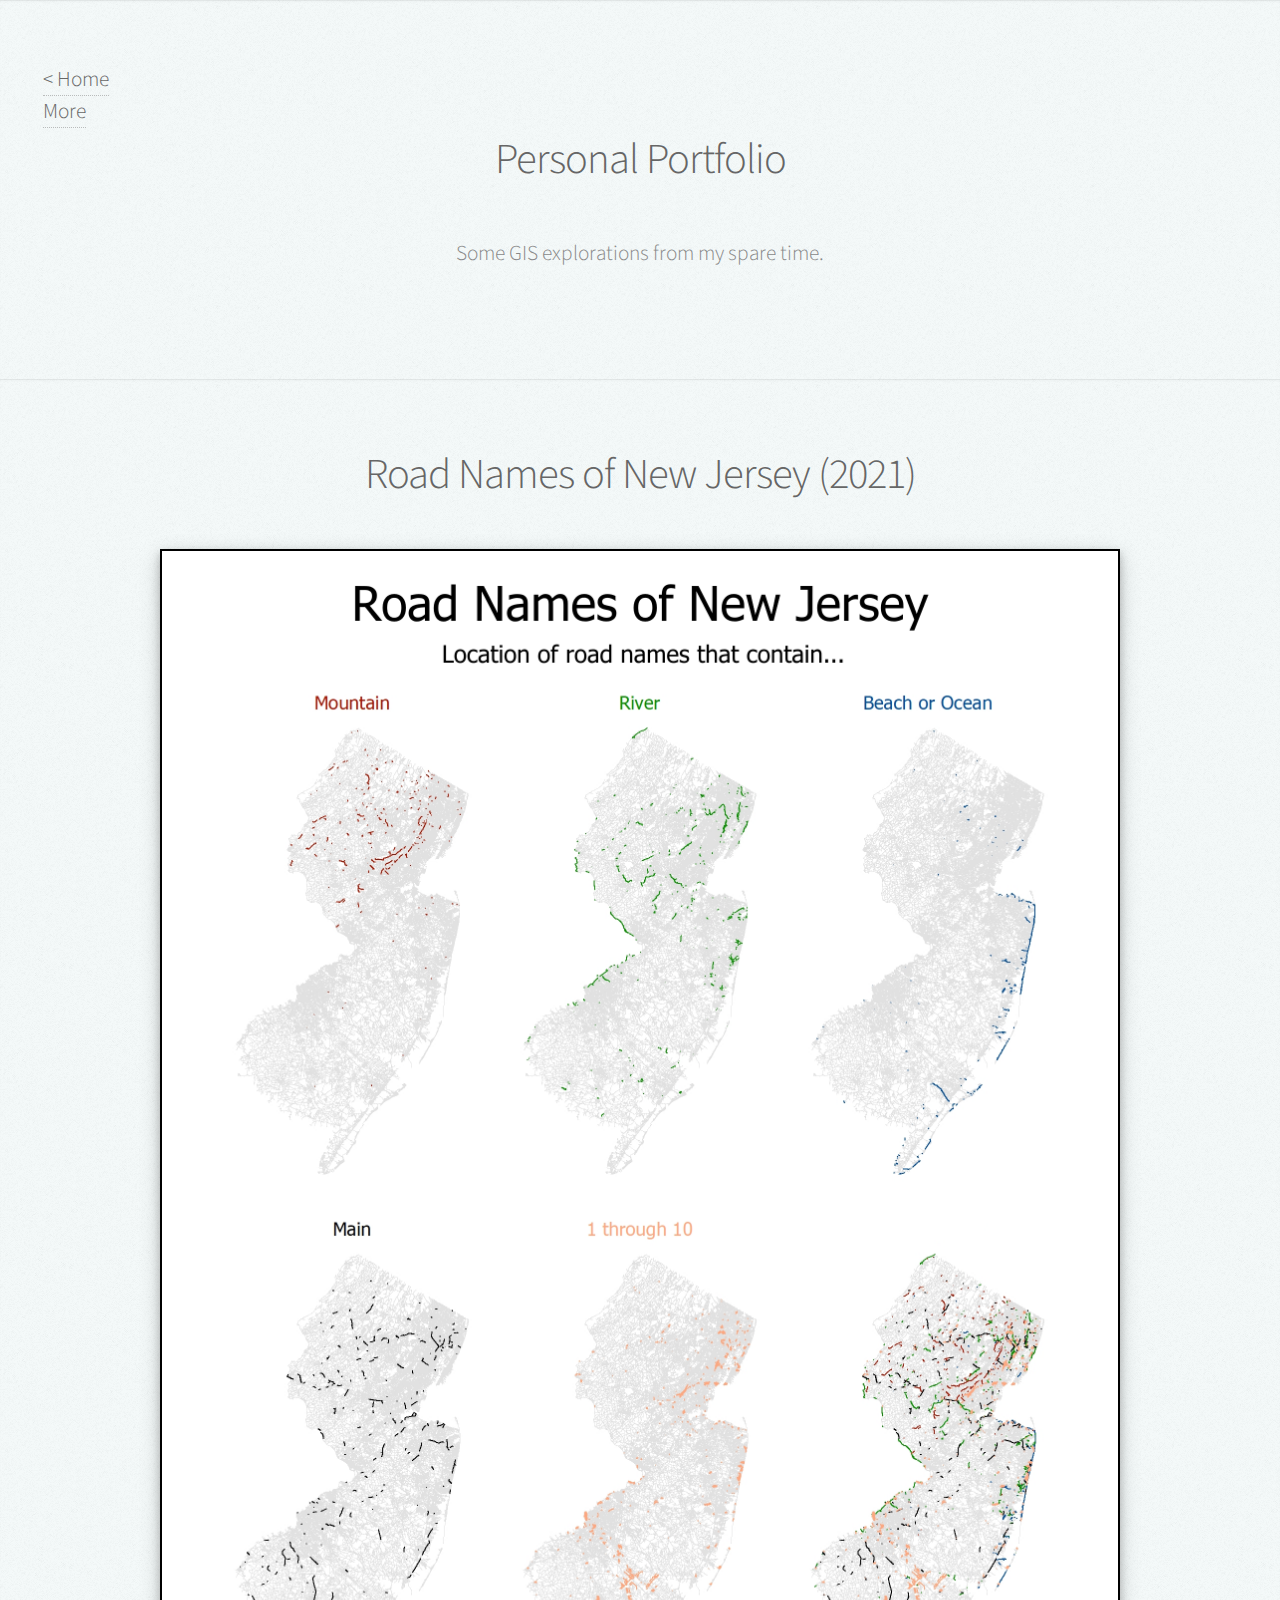
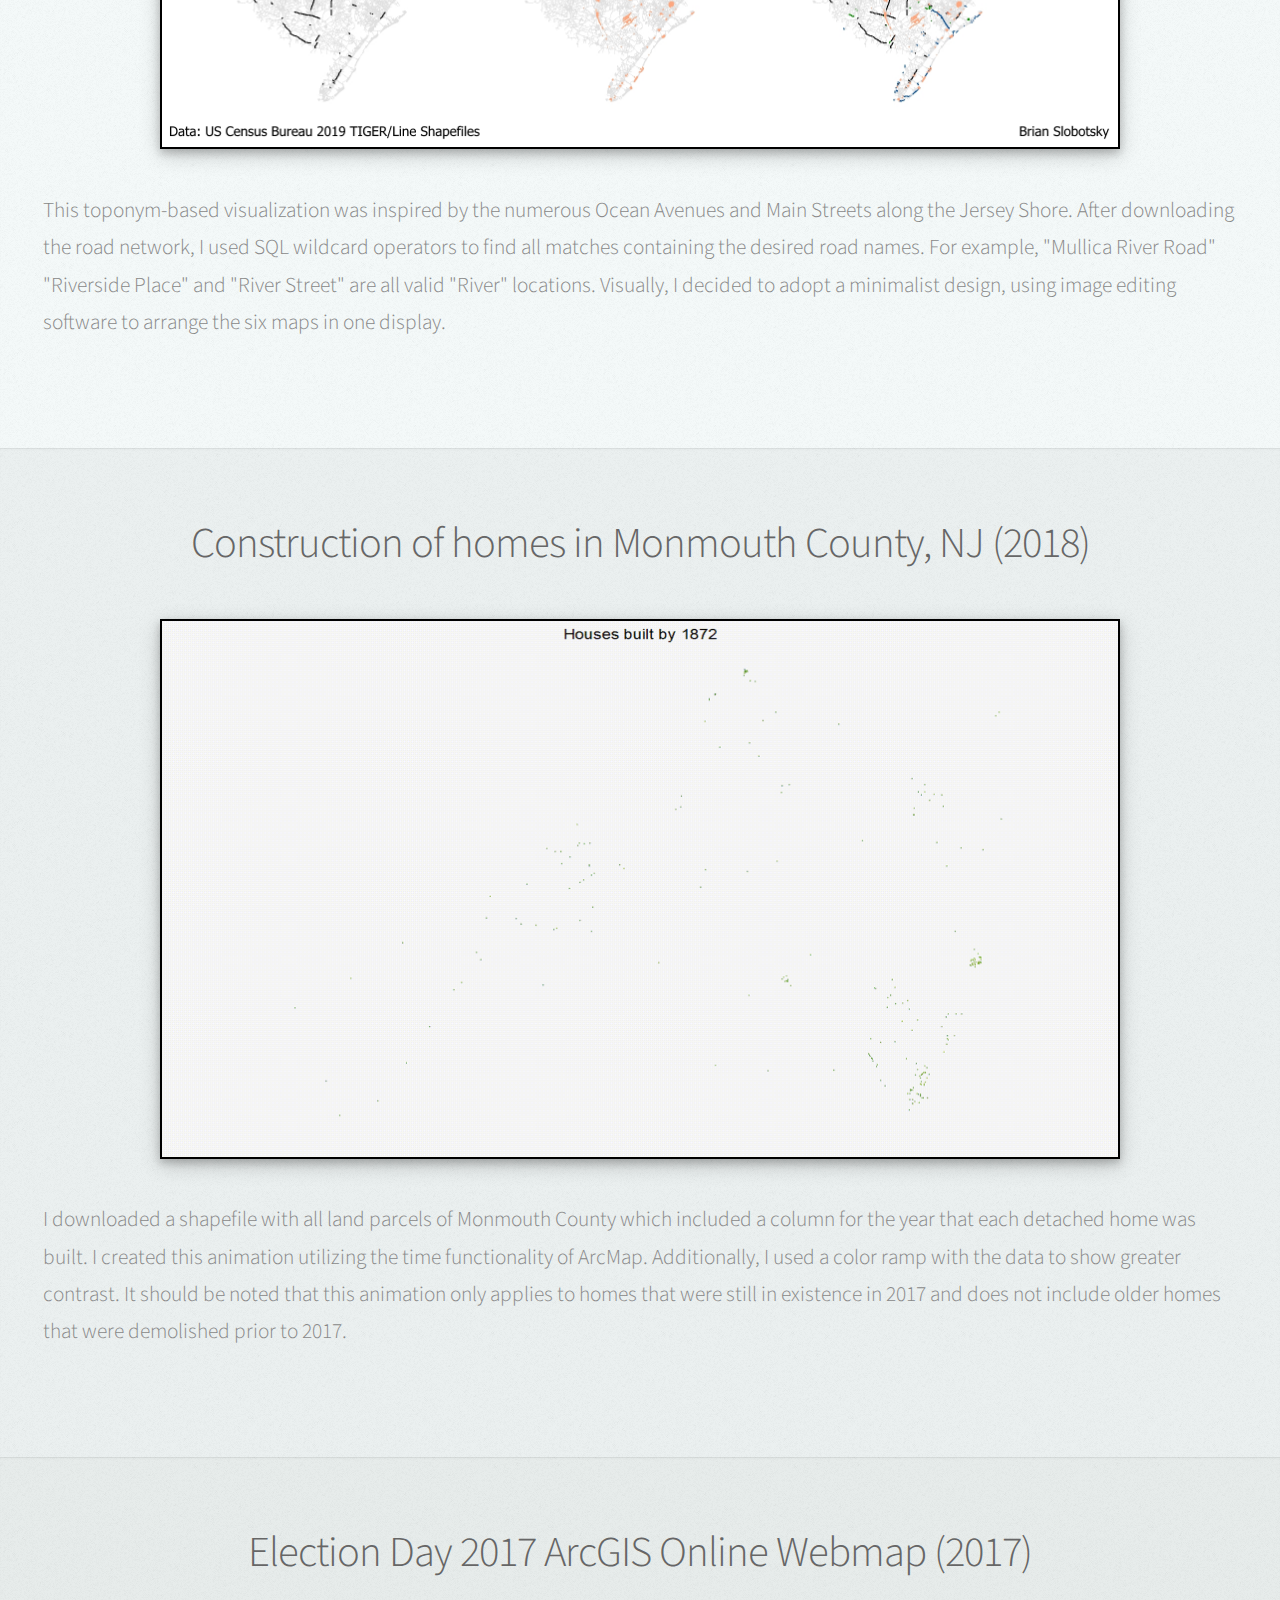
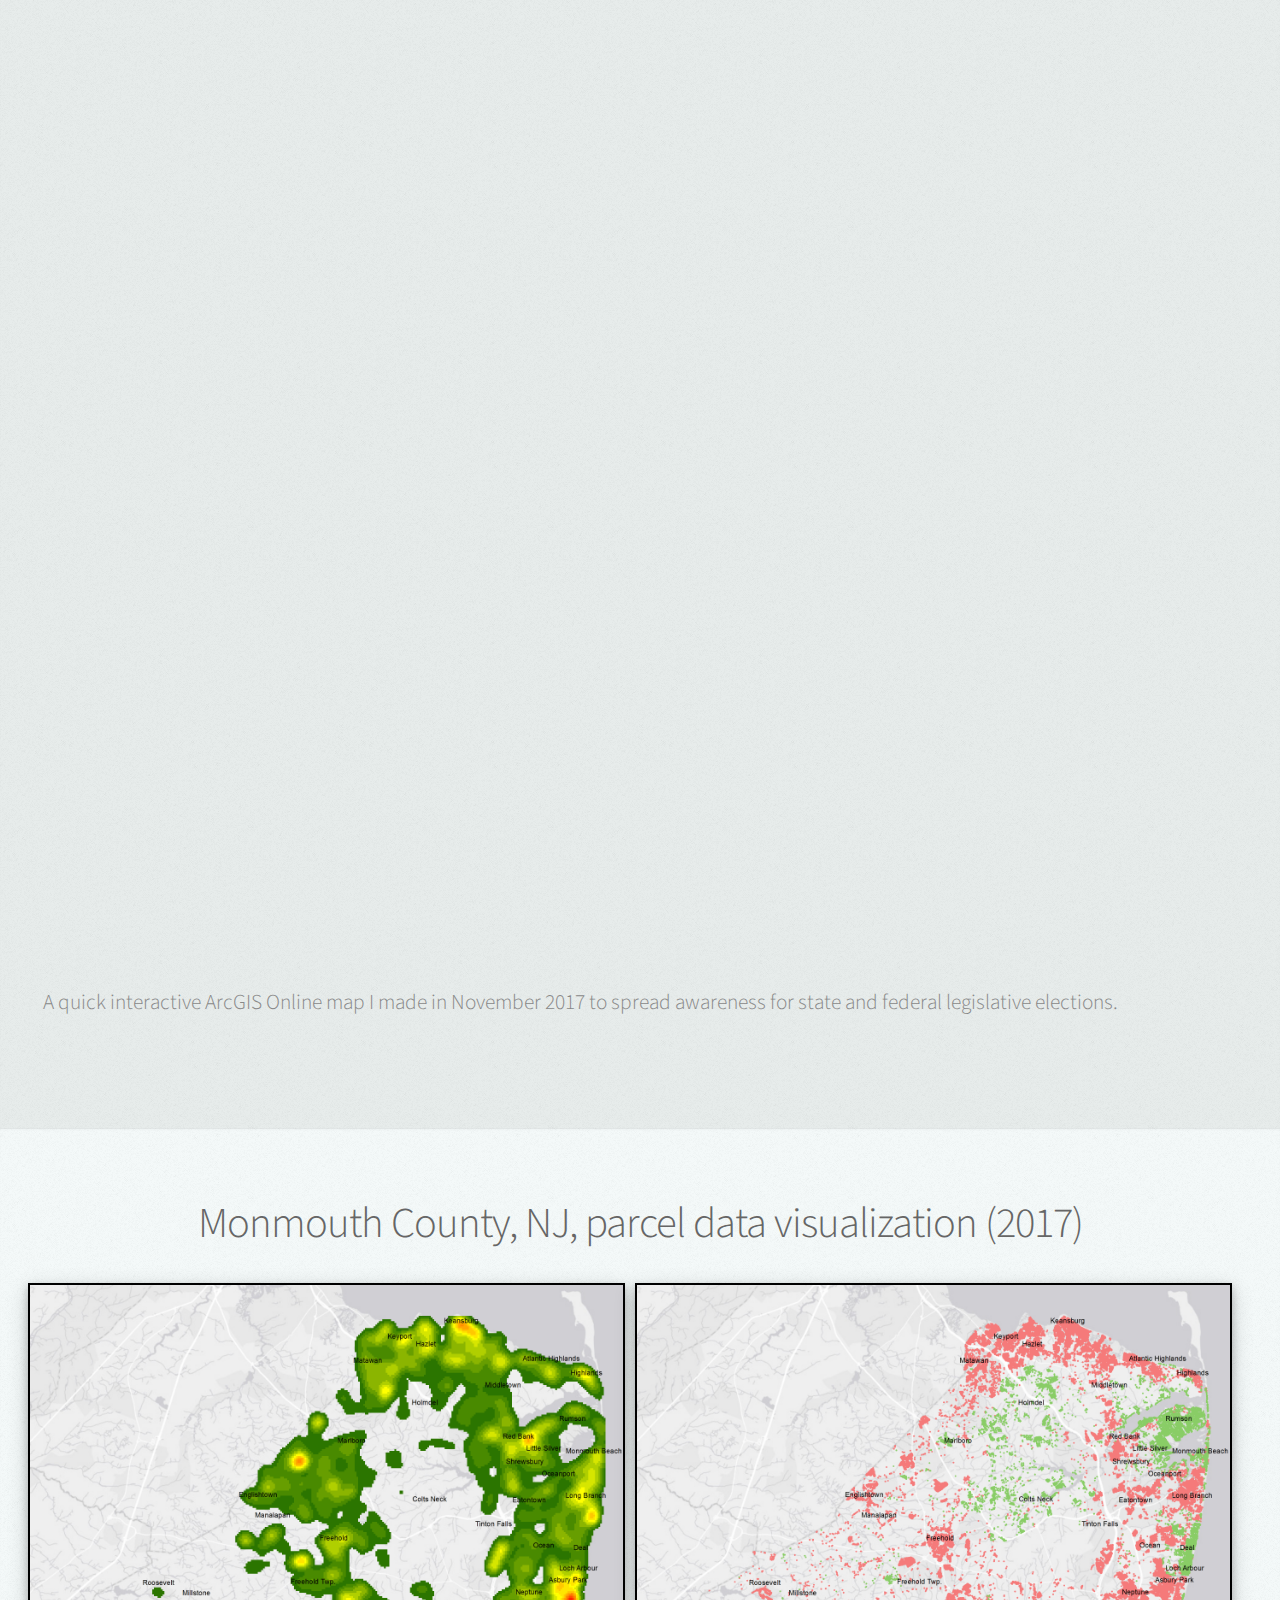
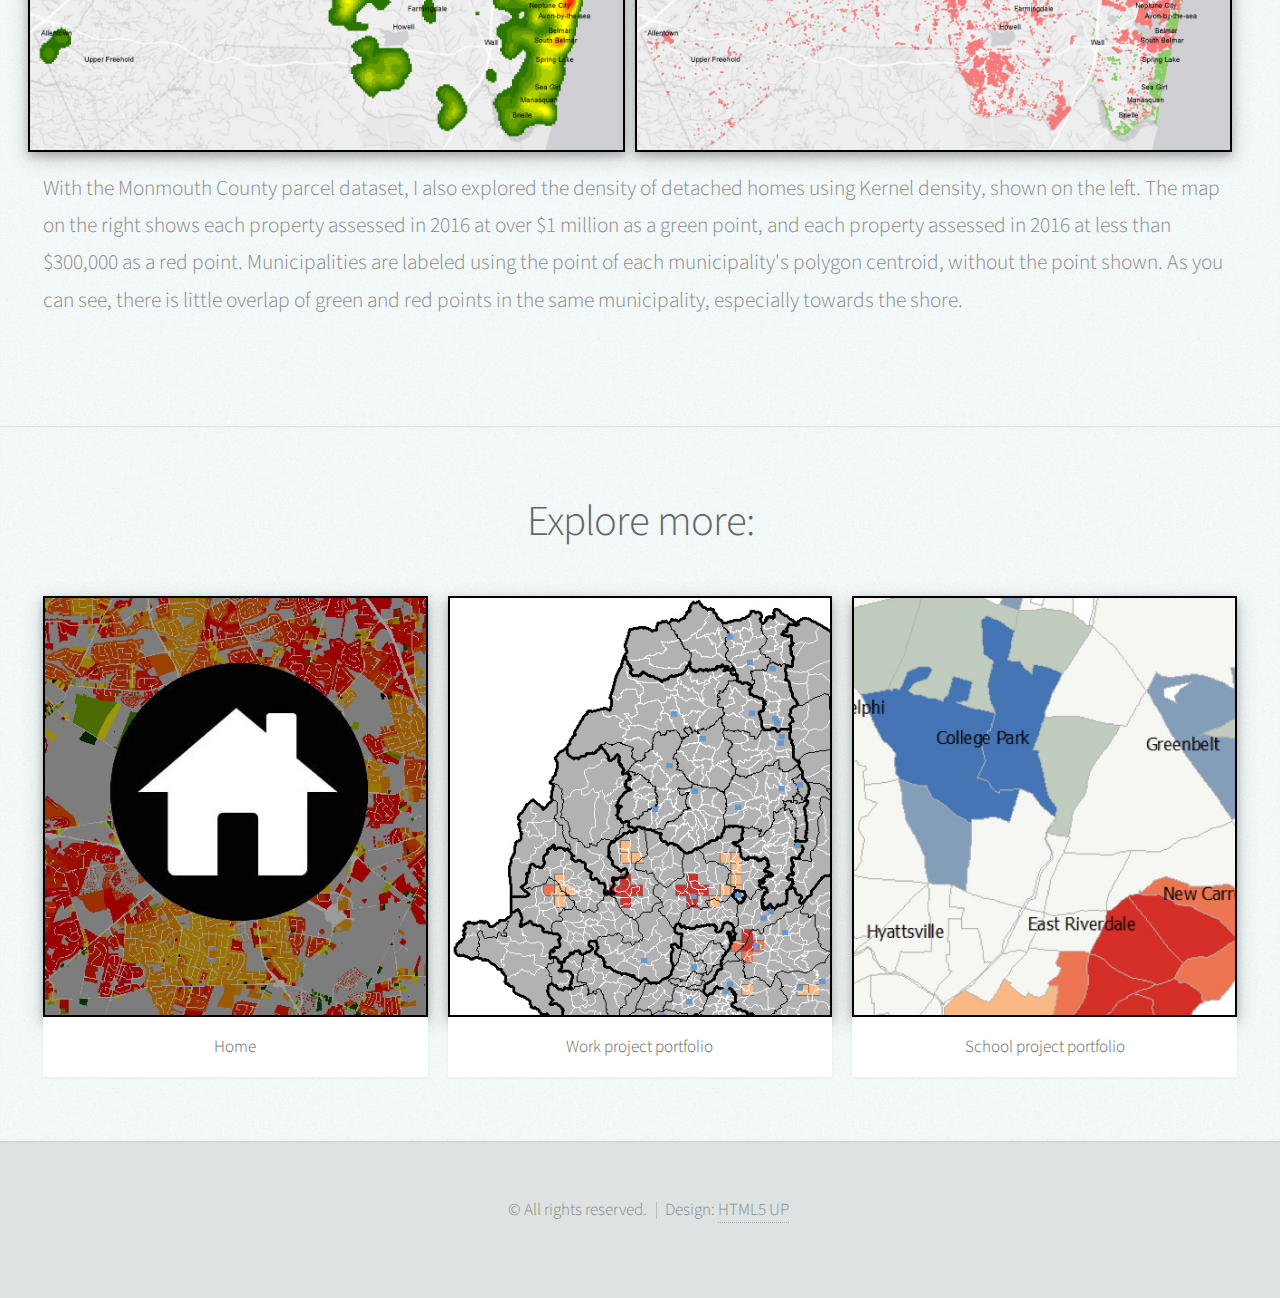
==== personalportfolio.html @ a41631ae "Initial commit" ====
<!DOCTYPE HTML>
<html>
	<head>
		<title>Personal portfolio</title>
		<meta charset="utf-8" />
		<meta name="viewport" content="width=device-width, initial-scale=1, user-scalable=no" />
		<link rel="stylesheet" href="assets/css/secondary.css" />
	</head>
	<body class="is-preload">

		<!-- Main -->
			<div id="main">

				<!-- Intro -->
					<section class="two">
						<div class="container">
                        <h4 style="text-align:left"><a href="index.html"> &lt; Home</a></h4>
                        <h4 style="text-align:left"><a href="#more">More</a></h4>

							<header>
								<h2>Personal Portfolio</h2>
							</header>
							
							<p>Some GIS explorations from my spare time.</p>
						
						</div>
					</section>

				<!-- Example 1 -->
					<section class="two">
                        <div class="container">

                            <header>
                                <h2>Road Names of New Jersey (2021)</h2>
                            </header>

                            <a class="image centered"><img src="images/pp_roadnames.png" alt="" style="width:960px;height:1200px;"/></a>

                            <p style="text-align:left"> This toponym-based visualization was inspired by the numerous Ocean Avenues and Main Streets along the Jersey Shore. After 
                                downloading the road network, I used SQL wildcard operators to find all matches containing the desired road names. For example, "Mullica River Road" "Riverside Place" and "River Street" 
                                are all valid "River" locations. Visually, I decided to adopt a minimalist design, using image editing software to arrange the six maps in one display.  
                                </p>

                        </div>
					</section>

                <!-- Example 2 -->
					<section class="three">
						<div class="container">

                            <header>
                                <h2>Construction of homes in Monmouth County, NJ (2018)</h2>
                            </header>

                            <a class="image centered"><img src="images/pp_yrbuilt.gif" alt="" style="width:960px;height:540px;"/></a>

                            <p style="text-align:left"> I downloaded a shapefile with all land parcels of Monmouth County which included a column for the year that each detached home 
                                was built. I created this animation utilizing the time functionality of ArcMap. Additionally, I used a color ramp with the data to show greater contrast. 
                                It should be noted that this animation only applies to homes that were still in existence in 2017 and does not include older homes that were demolished prior to 2017. </p>

                        </div>
					</section>

				<!-- Example 3 -->
                    <section class="four">
                        <div class="container">

                            <header>
                                <h2>Election Day 2017 ArcGIS Online Webmap (2017)</h2>
                            </header>

                            <style>
                            .embed-container {
                                position: relative; 
                                padding-bottom: 80%; 
                                height: 0; 
                                max-width: 100%;
                            } 
                            
                            .embed-container iframe, .embed-container object, .embed-container iframe {
                                position: absolute; 
                                top: 0; left: 0; 
                                width: 100%; height: 100%;
                            } 
                            
                            small{
                                position: absolute; 
                                z-index: 40; 
                                bottom: 0; 
                                margin-bottom: -15px;
                                }
                            </style>
                            
                            <div class="embed-container">
                                <iframe width="500" height="400" frameborder="0" scrolling="no" marginheight="0" marginwidth="0" title="Election Day 2017" src="//www.arcgis.com/apps/Embed/index.html?webmap=37324a7ec5a64eb7bb540795bc6ab51e&extent=-128.9346,22.3292,-64.0274,51.3302&zoom=true&previewImage=false&scale=true&details=true&legendlayers=true&active_panel=details&basemap_gallery=true&disable_scroll=true&theme=light"></iframe>
                            </div>

                            <p style="text-align:left">A quick interactive ArcGIS Online map I made in November 2017 to spread awareness for state and federal legislative elections. </p>

                        </div>
                    </section>			
                    
            	<!-- Example 4 -->
					<section class="two">
                        <div class="container">

                            <header>
                                <h2> Monmouth County, NJ, parcel data visualization (2017)</h2>
                            </header>
                            
                            <style>
                                .row {
                                  display: flex;
                                }
                                .column {
                                  flex: 50%;
                                  padding: 5px;
                                }
                            </style>
                            
                            <div class="row">
                                <div class="column">
                                    <img src="images/pp_parcel1.png" alt="" style="width:100%"/>
                                </div>
                                <div class="column">
                                    <img src="images/pp_parcel2.png" alt="" style="width:100%"/>
                                </div>
                            </div>

                            <p style="text-align:left"> With the Monmouth County parcel dataset, I also explored the density of detached homes using Kernel density, shown on the left. 
                                The map on the right shows each property assessed in 2016 at over $1 million as a green point, and each property assessed in 2016 
                                at less than $300,000 as a red point. Municipalities are labeled using the point of each municipality's polygon centroid, without the point shown. 
                                As you can see, there is little overlap of green and red points in the same municipality, especially towards the shore. </p>

                        </div>
					</section>

                <!-- Links -->
                <section id="more" class="two">
                    <div class="container">

                        <header>
                            <h2>Explore more:</h2>
                        </header>

                        <div class="row">
                            <div class="col-4 col-4-mobile">
                                <article class="item">
                                    <a href="index.html" class="image fit"><img src="images/av_home.jpg" alt="" /></a>
                                    <header>
                                        <h3>Home</h3>
                                    </header>
                                </article>
                            </div>
                            <div class="col-4 col-4-mobile">
                                <article class="item">
                                    <a href="workportfolio.html" class="image fit"><img src="images/av_work.jpg" alt="" /></a>
                                    <header>
                                        <h3>Work project portfolio</h3>
                                    </header>
                                </article>
                            </div>
                            <div class="col-4 col-4-mobile">
                                <article class="item">
                                    <a href="schoolportfolio.html" class="image fit"><img src="images/av_school.jpg" alt="" /></a>
                                    <header>
                                        <h3>School project portfolio</h3>
                                    </header>
                                </article>
                            </div>
                        </div>

                    </div>
                </section>
            </div>               
		<!-- Footer -->
			<div id="footer">

				<!-- Copyright -->
					<ul class="copyright">
						<li>&copy; All rights reserved.</li><li>Design: <a href="http://html5up.net">HTML5 UP</a></li>
					</ul>

			</div>

		<!-- Scripts -->			
			<script src="assets/js/jquery.min.js"></script>
			<script src="assets/js/jquery.scrolly.min.js"></script>
			<script src="assets/js/jquery.scrollex.min.js"></script>
			<script src="assets/js/browser.min.js"></script>
			<script src="assets/js/breakpoints.min.js"></script>
			<script src="assets/js/util.js"></script>
			<script src="assets/js/main.js"></script>

	</body>
</html>
---- assets/css/secondary.css ----
@import url("fontawesome-all.min.css");
@import url("https://fonts.googleapis.com/css?family=Source+Sans+Pro:300,300italic,400,600");

/*
	Prologue by HTML5 UP
	html5up.net | @ajlkn
	Free for personal and commercial use under the CCA 3.0 license (html5up.net/license)
*/

html, body, div, span, applet, object,
iframe, h1, h2, h3, h4, h5, h6, p, blockquote,
pre, a, abbr, acronym, address, big, cite,
code, del, dfn, em, img, ins, kbd, q, s, samp,
small, strike, strong, sub, sup, tt, var, b,
u, i, center, dl, dt, dd, ol, ul, li, fieldset,
form, label, legend, table, caption, tbody,
tfoot, thead, tr, th, td, article, aside,
canvas, details, embed, figure, figcaption,
footer, header, hgroup, menu, nav, output, ruby,
section, summary, time, mark, audio, video {
	margin: 0;
	padding: 0;
	border: 0;
	font-size: 100%;
	font: inherit;
	vertical-align: baseline;}

article, aside, details, figcaption, figure,
footer, header, hgroup, menu, nav, section {
	display: block;}

body {
	line-height: 1;
}

ol, ul {
	list-style: none;
}

blockquote, q {
	quotes: none;
}

	blockquote:before, blockquote:after, q:before, q:after {
		content: '';
		content: none;
	}

table {
	border-collapse: collapse;
	border-spacing: 0;
}

body {
	-webkit-text-size-adjust: none;
}

mark {
	background-color: transparent;
	color: inherit;
}

input::-moz-focus-inner {
	border: 0;
	padding: 0;
}

input, select, textarea {
	-moz-appearance: none;
	-webkit-appearance: none;
	-ms-appearance: none;
	appearance: none;
}

/* Basic */

	html {
		box-sizing: border-box;
	}

	*, *:before, *:after {
		box-sizing: inherit;
	}

	body {
		background: #fff;
		font-family: 'Source Sans Pro', sans-serif;
		font-size: 19pt;
		font-weight: 300;
		line-height: 1.75em;
		color: #888;
	}

		body.is-preload *, body.is-preload *:before, body.is-preload *:after {
			-moz-animation: none !important;
			-webkit-animation: none !important;
			-ms-animation: none !important;
			animation: none !important;
			-moz-transition: none !important;
			-webkit-transition: none !important;
			-ms-transition: none !important;
			transition: none !important;
		}

	input, textarea, select {
		font-family: 'Source Sans Pro', sans-serif;
		font-size: 19pt;
		font-weight: 300;
		line-height: 1.75em;
		color: #888;
	}

	h1, h2, h3, h4, h5, h6 {
		font-weight: 300;
		color: #666;
		line-height: 1.5em;
	}

	h1 a, h2 a, h3 a, h4 a, h5 a, h6 a {
		color: inherit;
		text-decoration: none;
	}

		h1 a strong, h2 a strong, h3 a strong, h4 a strong, h5 a strong, h6 a strong {
			color: #333;
		}

	h2 {
		font-size: 2em;
		letter-spacing: -1px;
	}

		h2.alt {
			color: #888;
		}

			h2.alt strong {
				color: #666;
			}

	h3 {
		font-size: 1.5em;
	}

	header {
		margin: 0 0 2em 0;
	}

		header > p {
			margin: 1em 0 0 0;
		}

	footer {
		margin: 2em 0 0 0;
	}

	strong, b {
		font-weight: 300;
		color: #666;
	}

	em, i {
		font-style: italic;
	}

	a {
		text-decoration: none;
		color: inherit;
		border-bottom: dotted 1px rgba(128, 128, 128, 0.5);
		-moz-transition: color 0.35s ease-in-out, border-bottom-color 0.35s ease-in-out;
		-webkit-transition: color 0.35s ease-in-out, border-bottom-color 0.35s ease-in-out;
		-ms-transition: color 0.35s ease-in-out, border-bottom-color 0.35s ease-in-out;
		transition: color 0.35s ease-in-out, border-bottom-color 0.35s ease-in-out;
		outline: 0;
	}

		a:hover {
			color: #E27689;
			border-bottom-color: rgba(255, 255, 255, 0);
		}

	sub {
		position: relative;
		top: 0.5em;
		font-size: 0.8em;
	}

	sup {
		position: relative;
		top: -0.5em;
		font-size: 0.8em;
	}

	hr {
		border: 0;
		border-top: solid 1px #ddd;
	}

	blockquote {
		border-left: solid 0.5em #ddd;
		padding: 1em 0 1em 2em;
		font-style: italic;
	}

	p, ul, ol, dl, table {
		margin-bottom: 2em;
	}

	br.clear {
		clear: both;
	}

/* Container */

	.container {
		margin: 0 auto;
		max-width: 100%;
		width: 1400px;
	}

		@media screen and (min-width: 961px) and (max-width: 1880px) {

			.container {
				width: 1200px;
			}

		}

		@media screen and (min-width: 961px) and (max-width: 1620px) {

			.container {
				width: 960px;
			}

		}

		@media screen and (min-width: 961px) and (max-width: 1320px) {

			.container {
				width: 100%;
			}

		}

		@media screen and (max-width: 960px) {

			.container {
				width: 100%;
			}

		}

		@media screen and (max-width: 736px) {

			.container {
				width: 100%;
			}

		}

/* Row */

	.row {
		display: flex;
		flex-wrap: wrap;
		box-sizing: border-box;
		align-items: stretch;
	}

		.row > * {
			box-sizing: border-box;
		}

		.row.gtr-uniform > * > :last-child {
			margin-bottom: 0;
		}

		.row.aln-left {
			justify-content: flex-start;
		}

		.row.aln-center {
			justify-content: center;
		}

		.row.aln-right {
			justify-content: flex-end;
		}

		.row.aln-top {
			align-items: flex-start;
		}

		.row.aln-middle {
			align-items: center;
		}

		.row.aln-bottom {
			align-items: flex-end;
		}

		.row > .imp {
			order: -1;
		}

		.row > .col-1 {
			width: 8.33333%;
		}

		.row > .off-1 {
			margin-left: 8.33333%;
		}

		.row > .col-2 {
			width: 16.66667%;
		}

		.row > .off-2 {
			margin-left: 16.66667%;
		}

		.row > .col-3 {
			width: 25%;
		}

		.row > .off-3 {
			margin-left: 25%;
		}

		.row > .col-4 {
			width: 33.33333%;
		}

		.row > .off-4 {
			margin-left: 33.33333%;
		}

		.row > .col-5 {
			width: 41.66667%;
		}

		.row > .off-5 {
			margin-left: 41.66667%;
		}

		.row > .col-6 {
			width: 50%;
		}

		.row > .off-6 {
			margin-left: 50%;
		}

		.row > .col-7 {
			width: 58.33333%;
		}

		.row > .off-7 {
			margin-left: 58.33333%;
		}

		.row > .col-8 {
			width: 66.66667%;
		}

		.row > .off-8 {
			margin-left: 66.66667%;
		}

		.row > .col-9 {
			width: 75%;
		}

		.row > .off-9 {
			margin-left: 75%;
		}

		.row > .col-10 {
			width: 83.33333%;
		}

		.row > .off-10 {
			margin-left: 83.33333%;
		}

		.row > .col-11 {
			width: 91.66667%;
		}

		.row > .off-11 {
			margin-left: 91.66667%;
		}

		.row > .col-12 {
			width: 100%;
		}

		.row > .off-12 {
			margin-left: 100%;
		}

		.row.gtr-0 {
			margin-top: 0px;
			margin-left: 0px;
		}

			.row.gtr-0 > * {
				padding: 0px 0 0 0px;
			}

			.row.gtr-0.gtr-uniform {
				margin-top: 0px;
			}

				.row.gtr-0.gtr-uniform > * {
					padding-top: 0px;
				}

		.row.gtr-25 {
			margin-top: -10px;
			margin-left: -10px;
		}

			.row.gtr-25 > * {
				padding: 10px 0 0 10px;
			}

			.row.gtr-25.gtr-uniform {
				margin-top: -10px;
			}

				.row.gtr-25.gtr-uniform > * {
					padding-top: 10px;
				}

		.row.gtr-50 {
			margin-top: -20px;
			margin-left: -20px;
		}

			.row.gtr-50 > * {
				padding: 20px 0 0 20px;
			}

			.row.gtr-50.gtr-uniform {
				margin-top: -20px;
			}

				.row.gtr-50.gtr-uniform > * {
					padding-top: 20px;
				}

		.row {
			margin-top: -40px;
			margin-left: -40px;
		}

			.row > * {
				padding: 40px 0 0 40px;
			}

			.row.gtr-uniform {
				margin-top: -40px;
			}

				.row.gtr-uniform > * {
					padding-top: 40px;
				}

		.row.gtr-150 {
			margin-top: -60px;
			margin-left: -60px;
		}

			.row.gtr-150 > * {
				padding: 60px 0 0 60px;
			}

			.row.gtr-150.gtr-uniform {
				margin-top: -60px;
			}

				.row.gtr-150.gtr-uniform > * {
					padding-top: 60px;
				}

		.row.gtr-200 {
			margin-top: -80px;
			margin-left: -80px;
		}

			.row.gtr-200 > * {
				padding: 80px 0 0 80px;
			}

			.row.gtr-200.gtr-uniform {
				margin-top: -80px;
			}

				.row.gtr-200.gtr-uniform > * {
					padding-top: 80px;
				}

		@media screen and (min-width: 961px) and (max-width: 1880px) {

			.row {
				display: flex;
				flex-wrap: wrap;
				box-sizing: border-box;
				align-items: stretch;
			}

				.row > * {
					box-sizing: border-box;
				}

				.row.gtr-uniform > * > :last-child {
					margin-bottom: 0;
				}

				.row.aln-left {
					justify-content: flex-start;
				}

				.row.aln-center {
					justify-content: center;
				}

				.row.aln-right {
					justify-content: flex-end;
				}

				.row.aln-top {
					align-items: flex-start;
				}

				.row.aln-middle {
					align-items: center;
				}

				.row.aln-bottom {
					align-items: flex-end;
				}

				.row > .imp-wide {
					order: -1;
				}

				.row > .col-1-wide {
					width: 8.33333%;
				}

				.row > .off-1-wide {
					margin-left: 8.33333%;
				}

				.row > .col-2-wide {
					width: 16.66667%;
				}

				.row > .off-2-wide {
					margin-left: 16.66667%;
				}

				.row > .col-3-wide {
					width: 25%;
				}

				.row > .off-3-wide {
					margin-left: 25%;
				}

				.row > .col-4-wide {
					width: 33.33333%;
				}

				.row > .off-4-wide {
					margin-left: 33.33333%;
				}

				.row > .col-5-wide {
					width: 41.66667%;
				}

				.row > .off-5-wide {
					margin-left: 41.66667%;
				}

				.row > .col-6-wide {
					width: 50%;
				}

				.row > .off-6-wide {
					margin-left: 50%;
				}

				.row > .col-7-wide {
					width: 58.33333%;
				}

				.row > .off-7-wide {
					margin-left: 58.33333%;
				}

				.row > .col-8-wide {
					width: 66.66667%;
				}

				.row > .off-8-wide {
					margin-left: 66.66667%;
				}

				.row > .col-9-wide {
					width: 75%;
				}

				.row > .off-9-wide {
					margin-left: 75%;
				}

				.row > .col-10-wide {
					width: 83.33333%;
				}

				.row > .off-10-wide {
					margin-left: 83.33333%;
				}

				.row > .col-11-wide {
					width: 91.66667%;
				}

				.row > .off-11-wide {
					margin-left: 91.66667%;
				}

				.row > .col-12-wide {
					width: 100%;
				}

				.row > .off-12-wide {
					margin-left: 100%;
				}

				.row.gtr-0 {
					margin-top: 0px;
					margin-left: 0px;
				}

					.row.gtr-0 > * {
						padding: 0px 0 0 0px;
					}

					.row.gtr-0.gtr-uniform {
						margin-top: 0px;
					}

						.row.gtr-0.gtr-uniform > * {
							padding-top: 0px;
						}

				.row.gtr-25 {
					margin-top: -10px;
					margin-left: -10px;
				}

					.row.gtr-25 > * {
						padding: 10px 0 0 10px;
					}

					.row.gtr-25.gtr-uniform {
						margin-top: -10px;
					}

						.row.gtr-25.gtr-uniform > * {
							padding-top: 10px;
						}

				.row.gtr-50 {
					margin-top: -20px;
					margin-left: -20px;
				}

					.row.gtr-50 > * {
						padding: 20px 0 0 20px;
					}

					.row.gtr-50.gtr-uniform {
						margin-top: -20px;
					}

						.row.gtr-50.gtr-uniform > * {
							padding-top: 20px;
						}

				.row {
					margin-top: -40px;
					margin-left: -40px;
				}

					.row > * {
						padding: 40px 0 0 40px;
					}

					.row.gtr-uniform {
						margin-top: -40px;
					}

						.row.gtr-uniform > * {
							padding-top: 40px;
						}

				.row.gtr-150 {
					margin-top: -60px;
					margin-left: -60px;
				}

					.row.gtr-150 > * {
						padding: 60px 0 0 60px;
					}

					.row.gtr-150.gtr-uniform {
						margin-top: -60px;
					}

						.row.gtr-150.gtr-uniform > * {
							padding-top: 60px;
						}

				.row.gtr-200 {
					margin-top: -80px;
					margin-left: -80px;
				}

					.row.gtr-200 > * {
						padding: 80px 0 0 80px;
					}

					.row.gtr-200.gtr-uniform {
						margin-top: -80px;
					}

						.row.gtr-200.gtr-uniform > * {
							padding-top: 80px;
						}

		}

		@media screen and (min-width: 961px) and (max-width: 1620px) {

			.row {
				display: flex;
				flex-wrap: wrap;
				box-sizing: border-box;
				align-items: stretch;
			}

				.row > * {
					box-sizing: border-box;
				}

				.row.gtr-uniform > * > :last-child {
					margin-bottom: 0;
				}

				.row.aln-left {
					justify-content: flex-start;
				}

				.row.aln-center {
					justify-content: center;
				}

				.row.aln-right {
					justify-content: flex-end;
				}

				.row.aln-top {
					align-items: flex-start;
				}

				.row.aln-middle {
					align-items: center;
				}

				.row.aln-bottom {
					align-items: flex-end;
				}

				.row > .imp-normal {
					order: -1;
				}

				.row > .col-1-normal {
					width: 8.33333%;
				}

				.row > .off-1-normal {
					margin-left: 8.33333%;
				}

				.row > .col-2-normal {
					width: 16.66667%;
				}

				.row > .off-2-normal {
					margin-left: 16.66667%;
				}

				.row > .col-3-normal {
					width: 25%;
				}

				.row > .off-3-normal {
					margin-left: 25%;
				}

				.row > .col-4-normal {
					width: 33.33333%;
				}

				.row > .off-4-normal {
					margin-left: 33.33333%;
				}

				.row > .col-5-normal {
					width: 41.66667%;
				}

				.row > .off-5-normal {
					margin-left: 41.66667%;
				}

				.row > .col-6-normal {
					width: 50%;
				}

				.row > .off-6-normal {
					margin-left: 50%;
				}

				.row > .col-7-normal {
					width: 58.33333%;
				}

				.row > .off-7-normal {
					margin-left: 58.33333%;
				}

				.row > .col-8-normal {
					width: 66.66667%;
				}

				.row > .off-8-normal {
					margin-left: 66.66667%;
				}

				.row > .col-9-normal {
					width: 75%;
				}

				.row > .off-9-normal {
					margin-left: 75%;
				}

				.row > .col-10-normal {
					width: 83.33333%;
				}

				.row > .off-10-normal {
					margin-left: 83.33333%;
				}

				.row > .col-11-normal {
					width: 91.66667%;
				}

				.row > .off-11-normal {
					margin-left: 91.66667%;
				}

				.row > .col-12-normal {
					width: 100%;
				}

				.row > .off-12-normal {
					margin-left: 100%;
				}

				.row.gtr-0 {
					margin-top: 0px;
					margin-left: 0px;
				}

					.row.gtr-0 > * {
						padding: 0px 0 0 0px;
					}

					.row.gtr-0.gtr-uniform {
						margin-top: 0px;
					}

						.row.gtr-0.gtr-uniform > * {
							padding-top: 0px;
						}

				.row.gtr-25 {
					margin-top: -10px;
					margin-left: -10px;
				}

					.row.gtr-25 > * {
						padding: 10px 0 0 10px;
					}

					.row.gtr-25.gtr-uniform {
						margin-top: -10px;
					}

						.row.gtr-25.gtr-uniform > * {
							padding-top: 10px;
						}

				.row.gtr-50 {
					margin-top: -20px;
					margin-left: -20px;
				}

					.row.gtr-50 > * {
						padding: 20px 0 0 20px;
					}

					.row.gtr-50.gtr-uniform {
						margin-top: -20px;
					}

						.row.gtr-50.gtr-uniform > * {
							padding-top: 20px;
						}

				.row {
					margin-top: -40px;
					margin-left: -40px;
				}

					.row > * {
						padding: 40px 0 0 40px;
					}

					.row.gtr-uniform {
						margin-top: -40px;
					}

						.row.gtr-uniform > * {
							padding-top: 40px;
						}

				.row.gtr-150 {
					margin-top: -60px;
					margin-left: -60px;
				}

					.row.gtr-150 > * {
						padding: 60px 0 0 60px;
					}

					.row.gtr-150.gtr-uniform {
						margin-top: -60px;
					}

						.row.gtr-150.gtr-uniform > * {
							padding-top: 60px;
						}

				.row.gtr-200 {
					margin-top: -80px;
					margin-left: -80px;
				}

					.row.gtr-200 > * {
						padding: 80px 0 0 80px;
					}

					.row.gtr-200.gtr-uniform {
						margin-top: -80px;
					}

						.row.gtr-200.gtr-uniform > * {
							padding-top: 80px;
						}

		}

		@media screen and (min-width: 961px) and (max-width: 1320px) {

			.row {
				display: flex;
				flex-wrap: wrap;
				box-sizing: border-box;
				align-items: stretch;
			}

				.row > * {
					box-sizing: border-box;
				}

				.row.gtr-uniform > * > :last-child {
					margin-bottom: 0;
				}

				.row.aln-left {
					justify-content: flex-start;
				}

				.row.aln-center {
					justify-content: center;
				}

				.row.aln-right {
					justify-content: flex-end;
				}

				.row.aln-top {
					align-items: flex-start;
				}

				.row.aln-middle {
					align-items: center;
				}

				.row.aln-bottom {
					align-items: flex-end;
				}

				.row > .imp-narrow {
					order: -1;
				}

				.row > .col-1-narrow {
					width: 8.33333%;
				}

				.row > .off-1-narrow {
					margin-left: 8.33333%;
				}

				.row > .col-2-narrow {
					width: 16.66667%;
				}

				.row > .off-2-narrow {
					margin-left: 16.66667%;
				}

				.row > .col-3-narrow {
					width: 25%;
				}

				.row > .off-3-narrow {
					margin-left: 25%;
				}

				.row > .col-4-narrow {
					width: 33.33333%;
				}

				.row > .off-4-narrow {
					margin-left: 33.33333%;
				}

				.row > .col-5-narrow {
					width: 41.66667%;
				}

				.row > .off-5-narrow {
					margin-left: 41.66667%;
				}

				.row > .col-6-narrow {
					width: 50%;
				}

				.row > .off-6-narrow {
					margin-left: 50%;
				}

				.row > .col-7-narrow {
					width: 58.33333%;
				}

				.row > .off-7-narrow {
					margin-left: 58.33333%;
				}

				.row > .col-8-narrow {
					width: 66.66667%;
				}

				.row > .off-8-narrow {
					margin-left: 66.66667%;
				}

				.row > .col-9-narrow {
					width: 75%;
				}

				.row > .off-9-narrow {
					margin-left: 75%;
				}

				.row > .col-10-narrow {
					width: 83.33333%;
				}

				.row > .off-10-narrow {
					margin-left: 83.33333%;
				}

				.row > .col-11-narrow {
					width: 91.66667%;
				}

				.row > .off-11-narrow {
					margin-left: 91.66667%;
				}

				.row > .col-12-narrow {
					width: 100%;
				}

				.row > .off-12-narrow {
					margin-left: 100%;
				}

				.row.gtr-0 {
					margin-top: 0px;
					margin-left: 0px;
				}

					.row.gtr-0 > * {
						padding: 0px 0 0 0px;
					}

					.row.gtr-0.gtr-uniform {
						margin-top: 0px;
					}

						.row.gtr-0.gtr-uniform > * {
							padding-top: 0px;
						}

				.row.gtr-25 {
					margin-top: -5px;
					margin-left: -5px;
				}

					.row.gtr-25 > * {
						padding: 5px 0 0 5px;
					}

					.row.gtr-25.gtr-uniform {
						margin-top: -5px;
					}

						.row.gtr-25.gtr-uniform > * {
							padding-top: 5px;
						}

				.row.gtr-50 {
					margin-top: -10px;
					margin-left: -10px;
				}

					.row.gtr-50 > * {
						padding: 10px 0 0 10px;
					}

					.row.gtr-50.gtr-uniform {
						margin-top: -10px;
					}

						.row.gtr-50.gtr-uniform > * {
							padding-top: 10px;
						}

				.row {
					margin-top: -20px;
					margin-left: -20px;
				}

					.row > * {
						padding: 20px 0 0 20px;
					}

					.row.gtr-uniform {
						margin-top: -20px;
					}

						.row.gtr-uniform > * {
							padding-top: 20px;
						}

				.row.gtr-150 {
					margin-top: -30px;
					margin-left: -30px;
				}

					.row.gtr-150 > * {
						padding: 30px 0 0 30px;
					}

					.row.gtr-150.gtr-uniform {
						margin-top: -30px;
					}

						.row.gtr-150.gtr-uniform > * {
							padding-top: 30px;
						}

				.row.gtr-200 {
					margin-top: -40px;
					margin-left: -40px;
				}

					.row.gtr-200 > * {
						padding: 40px 0 0 40px;
					}

					.row.gtr-200.gtr-uniform {
						margin-top: -40px;
					}

						.row.gtr-200.gtr-uniform > * {
							padding-top: 40px;
						}

		}

		@media screen and (max-width: 960px) {

			.row {
				display: flex;
				flex-wrap: wrap;
				box-sizing: border-box;
				align-items: stretch;
			}

				.row > * {
					box-sizing: border-box;
				}

				.row.gtr-uniform > * > :last-child {
					margin-bottom: 0;
				}

				.row.aln-left {
					justify-content: flex-start;
				}

				.row.aln-center {
					justify-content: center;
				}

				.row.aln-right {
					justify-content: flex-end;
				}

				.row.aln-top {
					align-items: flex-start;
				}

				.row.aln-middle {
					align-items: center;
				}

				.row.aln-bottom {
					align-items: flex-end;
				}

				.row > .imp-narrower {
					order: -1;
				}

				.row > .col-1-narrower {
					width: 8.33333%;
				}

				.row > .off-1-narrower {
					margin-left: 8.33333%;
				}

				.row > .col-2-narrower {
					width: 16.66667%;
				}

				.row > .off-2-narrower {
					margin-left: 16.66667%;
				}

				.row > .col-3-narrower {
					width: 25%;
				}

				.row > .off-3-narrower {
					margin-left: 25%;
				}

				.row > .col-4-narrower {
					width: 33.33333%;
				}

				.row > .off-4-narrower {
					margin-left: 33.33333%;
				}

				.row > .col-5-narrower {
					width: 41.66667%;
				}

				.row > .off-5-narrower {
					margin-left: 41.66667%;
				}

				.row > .col-6-narrower {
					width: 50%;
				}

				.row > .off-6-narrower {
					margin-left: 50%;
				}

				.row > .col-7-narrower {
					width: 58.33333%;
				}

				.row > .off-7-narrower {
					margin-left: 58.33333%;
				}

				.row > .col-8-narrower {
					width: 66.66667%;
				}

				.row > .off-8-narrower {
					margin-left: 66.66667%;
				}

				.row > .col-9-narrower {
					width: 75%;
				}

				.row > .off-9-narrower {
					margin-left: 75%;
				}

				.row > .col-10-narrower {
					width: 83.33333%;
				}

				.row > .off-10-narrower {
					margin-left: 83.33333%;
				}

				.row > .col-11-narrower {
					width: 91.66667%;
				}

				.row > .off-11-narrower {
					margin-left: 91.66667%;
				}

				.row > .col-12-narrower {
					width: 100%;
				}

				.row > .off-12-narrower {
					margin-left: 100%;
				}

				.row.gtr-0 {
					margin-top: 0px;
					margin-left: 0px;
				}

					.row.gtr-0 > * {
						padding: 0px 0 0 0px;
					}

					.row.gtr-0.gtr-uniform {
						margin-top: 0px;
					}

						.row.gtr-0.gtr-uniform > * {
							padding-top: 0px;
						}

				.row.gtr-25 {
					margin-top: -5px;
					margin-left: -5px;
				}

					.row.gtr-25 > * {
						padding: 5px 0 0 5px;
					}

					.row.gtr-25.gtr-uniform {
						margin-top: -5px;
					}

						.row.gtr-25.gtr-uniform > * {
							padding-top: 5px;
						}

				.row.gtr-50 {
					margin-top: -10px;
					margin-left: -10px;
				}

					.row.gtr-50 > * {
						padding: 10px 0 0 10px;
					}

					.row.gtr-50.gtr-uniform {
						margin-top: -10px;
					}

						.row.gtr-50.gtr-uniform > * {
							padding-top: 10px;
						}

				.row {
					margin-top: -20px;
					margin-left: -20px;
				}

					.row > * {
						padding: 20px 0 0 20px;
					}

					.row.gtr-uniform {
						margin-top: -20px;
					}

						.row.gtr-uniform > * {
							padding-top: 20px;
						}

				.row.gtr-150 {
					margin-top: -30px;
					margin-left: -30px;
				}

					.row.gtr-150 > * {
						padding: 30px 0 0 30px;
					}

					.row.gtr-150.gtr-uniform {
						margin-top: -30px;
					}

						.row.gtr-150.gtr-uniform > * {
							padding-top: 30px;
						}

				.row.gtr-200 {
					margin-top: -40px;
					margin-left: -40px;
				}

					.row.gtr-200 > * {
						padding: 40px 0 0 40px;
					}

					.row.gtr-200.gtr-uniform {
						margin-top: -40px;
					}

						.row.gtr-200.gtr-uniform > * {
							padding-top: 40px;
						}

		}

		@media screen and (max-width: 736px) {

			.row {
				display: flex;
				flex-wrap: wrap;
				box-sizing: border-box;
				align-items: stretch;
			}

				.row > * {
					box-sizing: border-box;
				}

				.row.gtr-uniform > * > :last-child {
					margin-bottom: 0;
				}

				.row.aln-left {
					justify-content: flex-start;
				}

				.row.aln-center {
					justify-content: center;
				}

				.row.aln-right {
					justify-content: flex-end;
				}

				.row.aln-top {
					align-items: flex-start;
				}

				.row.aln-middle {
					align-items: center;
				}

				.row.aln-bottom {
					align-items: flex-end;
				}

				.row > .imp-mobile {
					order: -1;
				}

				.row > .col-1-mobile {
					width: 8.33333%;
				}

				.row > .off-1-mobile {
					margin-left: 8.33333%;
				}

				.row > .col-2-mobile {
					width: 16.66667%;
				}

				.row > .off-2-mobile {
					margin-left: 16.66667%;
				}

				.row > .col-3-mobile {
					width: 25%;
				}

				.row > .off-3-mobile {
					margin-left: 25%;
				}

				.row > .col-4-mobile {
					width: 33.33333%;
				}

				.row > .off-4-mobile {
					margin-left: 33.33333%;
				}

				.row > .col-5-mobile {
					width: 41.66667%;
				}

				.row > .off-5-mobile {
					margin-left: 41.66667%;
				}

				.row > .col-6-mobile {
					width: 50%;
				}

				.row > .off-6-mobile {
					margin-left: 50%;
				}

				.row > .col-7-mobile {
					width: 58.33333%;
				}

				.row > .off-7-mobile {
					margin-left: 58.33333%;
				}

				.row > .col-8-mobile {
					width: 66.66667%;
				}

				.row > .off-8-mobile {
					margin-left: 66.66667%;
				}

				.row > .col-9-mobile {
					width: 75%;
				}

				.row > .off-9-mobile {
					margin-left: 75%;
				}

				.row > .col-10-mobile {
					width: 83.33333%;
				}

				.row > .off-10-mobile {
					margin-left: 83.33333%;
				}

				.row > .col-11-mobile {
					width: 91.66667%;
				}

				.row > .off-11-mobile {
					margin-left: 91.66667%;
				}

				.row > .col-12-mobile {
					width: 100%;
				}

				.row > .off-12-mobile {
					margin-left: 100%;
				}

				.row.gtr-0 {
					margin-top: 0px;
					margin-left: 0px;
				}

					.row.gtr-0 > * {
						padding: 0px 0 0 0px;
					}

					.row.gtr-0.gtr-uniform {
						margin-top: 0px;
					}

						.row.gtr-0.gtr-uniform > * {
							padding-top: 0px;
						}

				.row.gtr-25 {
					margin-top: -5px;
					margin-left: -5px;
				}

					.row.gtr-25 > * {
						padding: 5px 0 0 5px;
					}

					.row.gtr-25.gtr-uniform {
						margin-top: -5px;
					}

						.row.gtr-25.gtr-uniform > * {
							padding-top: 5px;
						}

				.row.gtr-50 {
					margin-top: -10px;
					margin-left: -10px;
				}

					.row.gtr-50 > * {
						padding: 10px 0 0 10px;
					}

					.row.gtr-50.gtr-uniform {
						margin-top: -10px;
					}

						.row.gtr-50.gtr-uniform > * {
							padding-top: 10px;
						}

				.row {
					margin-top: -20px;
					margin-left: -20px;
				}

					.row > * {
						padding: 20px 0 0 20px;
					}

					.row.gtr-uniform {
						margin-top: -20px;
					}

						.row.gtr-uniform > * {
							padding-top: 20px;
						}

				.row.gtr-150 {
					margin-top: -30px;
					margin-left: -30px;
				}

					.row.gtr-150 > * {
						padding: 30px 0 0 30px;
					}

					.row.gtr-150.gtr-uniform {
						margin-top: -30px;
					}

						.row.gtr-150.gtr-uniform > * {
							padding-top: 30px;
						}

				.row.gtr-200 {
					margin-top: -40px;
					margin-left: -40px;
				}

					.row.gtr-200 > * {
						padding: 40px 0 0 40px;
					}

					.row.gtr-200.gtr-uniform {
						margin-top: -40px;
					}

						.row.gtr-200.gtr-uniform > * {
							padding-top: 40px;
						}

		}

/* Sections/Article */

	section, article {
		margin-bottom: 3em;
	}

		section > :last-child,
		section > .container, section:last-child, article > :last-child,
		article > .container, article:last-child {
			margin-bottom: 0;
		}

		.row > section, .row > article {
			margin-bottom: 0;
		}

/* Image */

	.image {
		display: inline-block;
		border: 0;
	}

		.image img {
			display: block;
			width: 100%;
		}

		.image.avatar48 {
			width: 48px;
			height: 48px;
			background: #f00;
		}

			.image.avatar48 img {
				width: 48px;
				height: 48px;
			}

		.image.fit {
			display: block;
			width: 100%;
		}

		.image.featured {
			display: block;
			width: 100%;
			margin: 0 0 2em 0;
		}

		.image.left {
			float: left;
			margin: 0 2em 2em 0;
		}

		.image.centered {
			display: block;
			margin: 0 0 2em 0;
		}

			.image.centered img {
				margin: 0 auto;
				width: auto;
			}

		img {
			border: 2px solid black;
			box-shadow: 0 4px 8px 0 rgba(0, 0, 0, 0.2), 0 6px 20px 0 rgba(0, 0, 0, 0.19);
		}

		.row {
		display: flex;
		}

		.column {
		flex: 25%;
		padding: 5px;
		}


/* List */

	ul {
		list-style: disc;
		padding-left: 1em;
	}

		ul li {
			padding-left: 0.5em;
		}

	ol {
		list-style: decimal;
		padding-left: 1.25em;
	}

		ol li {
			padding-left: 0.25em;
		}

/* Icons */

	ul.icons {
		cursor: default;
		list-style: none;
		padding-left: 0;
	}

		ul.icons li {
			display: inline-block;
			padding-left: 0;
		}

		ul.icons a {
			display: inline-block;
			width: 2em;
			height: 2em;
			line-height: 2em;
			text-align: center;
			border: 0;
		}

/* Form */

	form label {
		display: block;
		text-align: left;
		margin-bottom: 0.5em;
	}

	form input[type="text"],
	form input[type="email"],
	form input[type="password"],
	form select,
	form textarea {
		position: relative;
		-webkit-appearance: none;
		display: block;
		border: 0;
		outline: 0;
		background: #fff;
		background: rgba(255, 255, 255, 0.75);
		width: 100%;
		border-radius: 0.35em;
		padding: 0.75em 1em 0.75em 1em;
		box-shadow: inset 0 0.1em 0.1em 0 rgba(0, 0, 0, 0.05);
		border: solid 1px rgba(0, 0, 0, 0.15);
		-moz-transition: all 0.35s ease-in-out;
		-webkit-transition: all 0.35s ease-in-out;
		-ms-transition: all 0.35s ease-in-out;
		transition: all 0.35s ease-in-out;
	}

		form input[type="text"]:focus,
		form input[type="email"]:focus,
		form input[type="password"]:focus,
		form select:focus,
		form textarea:focus {
			box-shadow: 0 0 2px 1px #8ebebc;
			background: #fff;
		}

	form input[type="text"],
	form input[type="email"],
	form input[type="password"],
	form select {
		line-height: 1.25em;
	}

	form textarea {
		min-height: 14em;
	}

	form ::-webkit-input-placeholder {
		color: #555 !important;
	}

	form :-moz-placeholder {
		color: #555 !important;
	}

	form ::-moz-placeholder {
		color: #555 !important;
	}

	form :-ms-input-placeholder {
		color: #555 !important;
	}

	form ::-moz-focus-inner {
		border: 0;
	}

/* Table */

	table {
		width: 100%;
		text-align: left;
	}

		table tbody tr:nth-child(2n+2) {
			background: #f4f4f4;
		}

		table td {
			padding: 0.5em 1em 0.5em 1em;
		}

		table th {
			text-align: left;
			padding: 0.5em 1em 0.5em 1em;
			color: #fff;
			background: #222729 url("images/overlay.png");
		}

		table thead {
			background: #444;
			color: #fff;
		}

		table tfoot {
			background: #eee;
		}

/* Button */

	input[type="button"],
	input[type="submit"],
	input[type="reset"],
	button,
	.button {
		position: relative;
		display: inline-block;
		border-radius: 0.35em;
		color: #fff !important;
		text-decoration: none;
		padding: 0.75em 2.5em 0.75em 2.5em;
		background-color: #8ebebc;
		border: 0;
		cursor: pointer;
		background-image: -moz-linear-gradient(top, rgba(0, 0, 0, 0), rgba(0, 0, 0, 0.15)), url("images/overlay.png");
		background-image: -webkit-linear-gradient(top, rgba(0, 0, 0, 0), rgba(0, 0, 0, 0.15)), url("images/overlay.png");
		background-image: -ms-linear-gradient(top, rgba(0, 0, 0, 0), rgba(0, 0, 0, 0.15)), url("images/overlay.png");
		background-image: linear-gradient(top, rgba(0, 0, 0, 0), rgba(0, 0, 0, 0.15)), url("images/overlay.png");
		-moz-transition: background-color 0.35s ease-in-out;
		-webkit-transition: background-color 0.35s ease-in-out;
		-ms-transition: background-color 0.35s ease-in-out;
		transition: background-color 0.35s ease-in-out;
	}

		input[type="button"]:hover,
		input[type="submit"]:hover,
		input[type="reset"]:hover,
		button:hover,
		.button:hover {
			background-color: #9ececc;
		}

		input[type="button"]:active,
		input[type="submit"]:active,
		input[type="reset"]:active,
		button:active,
		.button:active {
			background-color: #7eaeac;
		}

/* Item */

	.item {
		box-shadow: 0 0.05em 0.15em 0 rgba(0, 0, 0, 0.05);
		margin-bottom: 40px;
	}

		.item header {
			background: #fff;
			margin: 0;
			padding: 1em 0 1em 0;
			font-size: 0.8em;
		}

			.item header h3 {
				font-size: 1em;
			}

/* Icons */

	.icon {
		text-decoration: none;
		text-decoration: none;
	}

		.icon:before {
			-moz-osx-font-smoothing: grayscale;
			-webkit-font-smoothing: antialiased;
			display: inline-block;
			font-style: normal;
			font-variant: normal;
			text-rendering: auto;
			line-height: 1;
			text-transform: none !important;
			font-family: 'Font Awesome 5 Free';
			font-weight: 400;
		}

		.icon:before {
			line-height: inherit;
		}

		.icon > .label {
			display: none;
		}

		.icon.solid:before {
			font-weight: 900;
		}

		.icon.brands:before {
			font-family: 'Font Awesome 5 Brands';
		}

/* Header */

	#header {
		display: -moz-flex;
		display: -webkit-flex;
		display: -ms-flex;
		display: flex;
		-moz-flex-direction: column;
		-webkit-flex-direction: column;
		-ms-flex-direction: column;
		flex-direction: column;
		-moz-justify-content: space-between;
		-webkit-justify-content: space-between;
		-ms-justify-content: space-between;
		justify-content: space-between;
		background: #222629 url("images/overlay.png");
		box-shadow: inset -0.25em 0 0.25em 0 rgba(0, 0, 0, 0.1);
		color: #fff;
		height: 100%;
		left: 0;
		overflow-y: auto;
		position: fixed;
		text-align: right;
		top: 0;
		width: 375px;
	}

		#header .top {
			-moz-flex-grow: 1;
			-webkit-flex-grow: 1;
			-ms-flex-grow: 1;
			flex-grow: 1;
		}

		#header .bottom {
			-moz-flex-shrink: 0;
			-webkit-flex-shrink: 0;
			-ms-flex-shrink: 0;
			flex-shrink: 0;
			padding: 1.5em 0 0.75em 0;
		}

			#header .bottom > :last-child {
				margin-bottom: 0;
			}

		#header .icons {
			font-size: 0.8em;
			text-align: center;
		}

			#header .icons a {
				color: #41484c;
				-moz-transition: color 0.35s ease-in-out;
				-webkit-transition: color 0.35s ease-in-out;
				-ms-transition: color 0.35s ease-in-out;
				transition: color 0.35s ease-in-out;
			}

				#header .icons a:hover {
					color: #fff;
				}

	#logo {
		position: relative;
		margin: 1.75em 1.5em 1.5em 1.5em;
		min-height: 48px;
		cursor: default;
	}

		#logo h1 {
			position: relative;
			color: #fff;
			font-weight: 600;
			font-size: 1em;
			line-height: 1em;
		}

		#logo p {
			position: relative;
			display: block;
			font-size: 0.6em;
			color: rgba(255, 255, 255, 0.5);
			line-height: 1.25em;
			margin: 0.5em 0 0 0;
		}

		#logo .image {
			position: absolute;
			left: 0;
			top: 0;
		}

	#nav ul {
		list-style: none;
		padding-left: 0;
		margin-bottom: 0;
	}

		#nav ul li {
			padding-left: 0;
		}

			#nav ul li a {
				display: block;
				padding: 0.5em 1.5em 0.5em 1.5em;
				color: rgba(255, 255, 255, 0.5);
				text-decoration: none;
				outline: 0;
				border: 0;
				-moz-transition: none;
				-webkit-transition: none;
				-ms-transition: none;
				transition: none;
			}

				#nav ul li a span {
					position: relative;
					display: block;
					font-size: 0.8em;
				}

					#nav ul li a span:before {
						position: absolute;
						left: 0;
						color: #41484c;
						text-align: center;
						width: 1.25em;
						line-height: 1.75em;
					}

				#nav ul li a.active {
					background: rgba(0, 0, 0, 0.15);
					box-shadow: inset 0 0 0.25em 0 rgba(0, 0, 0, 0.125);
					color: #fff;
				}

					#nav ul li a.active span:before {
						color: #e27689;
					}

/* Footer */

	#footer {
		text-align: center;
		background-color: #dce3e2;
		padding: 3em 0 4em 0;
		box-shadow: inset 0 1px 0 0 rgba(0, 0, 0, 0.05), inset 0 0.1em 0.1em 0 rgba(0, 0, 0, 0.025);
		font-size: 0.8em;
	}

		#footer .copyright {
			cursor: default;
			margin: 0;
		}

			#footer .copyright li {
				display: inline-block;
				line-height: 1em;
				border-left: solid 1px rgba(128, 128, 128, 0.35);
				padding: 0 0 0 0.5em;
				margin: 0 0 0 0.5em;
			}

				#footer .copyright li:first-child {
					border-left: 0;
					padding-left: 0;
					margin-left: 0;
				}

/* Main */

		#main > section {
			margin: 0;
			overflow: hidden;
			padding: 4em 0;
			box-shadow: inset 0 1px 0 0 rgba(0, 0, 0, 0.05), inset 0 0.1em 0.1em 0 rgba(0, 0, 0, 0.025);
			text-align: center;
			background-image: url("images/overlay.png");
		}

			#main > section.dark {
				color: #ddd;
				color: rgba(255, 255, 255, 0.75);
			}

				#main > section.dark h2, #main > section.dark h3, #main > section.dark h4, #main > section.dark h5, #main > section.dark h6 {
					color: inherit;
				}

				#main > section.dark strong {
					color: #fff;
					border-color: inherit;
				}

				#main > section.dark a {
					color: #fff;
					border-color: inherit;
				}

					#main > section.dark a:hover {
						border-bottom-color: rgba(255, 255, 255, 0);
					}

			#main > section.cover {
				padding: 10em 0;
				background-size: cover;
				background-position: center center;
			}

			#main > section.one {
				background-color: #81918E;
				background-image: url("../../images/banner.jpg");
				background-attachment: fixed;
				background-position: center;
				background-repeat: no-repeat;
				background-size: cover;
			}	

			#main > section.two {
				background-color: #f5fafa;
			}

			#main > section.three {
				background-color: #ecf1f1;
			}

			#main > section.four {
				background-color: #e8edec;
			}

/* Wide */

	@media screen and (min-width: 961px) and (max-width: 1880px) {

		/* Basic */

			body, input, textarea, select {
				font-size: 17pt;
			}

	}

/* Normal */

	@media screen and (min-width: 961px) and (max-width: 1620px) {

		/* Main */

			#main > section {
				padding: 3em 0;
			}

			#main section.cover {
				padding: 5em 0;
			}

	}

/* Narrow */

	@media screen and (min-width: 961px) and (max-width: 1320px) {

		/* Basic */

			body, input, textarea, select {
				font-size: 16pt;
			}

			.container {
				padding: 0 2em 0 2em;
			}

		/* Icons */

			ul.icons li a {
				width: 1.75em;
			}

		/* Item */

			.item {
				margin-bottom: 20px;
			}
		}


/* Narrower */

	
	@media screen and (max-width: 960px) {

		/* Basic */

			html, body {
				overflow-x: hidden;
			}

			body, input, textarea, select {
				font-size: 16pt;
			}

			header br {
				display: none;
			}

			.container {
				padding: 0 2em 0 2em;
			}

		/* Item */

			.item {
				margin-bottom: 15px;
			}

		/* Icons */

			ul.icons a {
				width: 1.75em;
				font-size: 1.25em;
			}

		/* Footer */

			#footer {
				margin-left: 0;
			}

		/* Main */

			#main {
				-moz-backface-visibility: hidden;
				-webkit-backface-visibility: hidden;
				-ms-backface-visibility: hidden;
				backface-visibility: hidden;
				-moz-transition: -moz-transform 0.5s ease;
				-webkit-transition: -webkit-transform 0.5s ease;
				-ms-transition: -ms-transform 0.5s ease;
				transition: transform 0.5s ease;
				padding-bottom: 1px;
				margin-left: 0;
			}

				#main > section {
					padding: 3em 0;
				}

				#main section.cover {
					padding: 4em 0;
				}

	}

/* Mobile */

	@media screen and (max-width: 736px) {

		/* Basic */

			body, input, textarea, select {
				font-size: 14pt;
			}

			h2 {
				font-size: 1.5em;
				letter-spacing: 0;
				font-weight: 300;
			}

			.container {
				padding: 0 15px 0 15px;
			}

		/* List */

			ul.icons a {
				width: 2em;
				font-size: 1.25em;
			}

		/* Main */

			#main > section {
				padding: 2em 0;
			}

			#main section.cover {
				padding: 4em 0em;
			}

				#main section.cover header {
					padding: 0 1em;
				}

		/* Footer */

			#footer .copyright li {
				display: block;
				line-height: 1.25em;
				border: 0;
				padding: 0;
				margin: 1em 0 0 0;
			}

				#footer .copyright li:first-child {
					margin-top: 0;
				}

	}
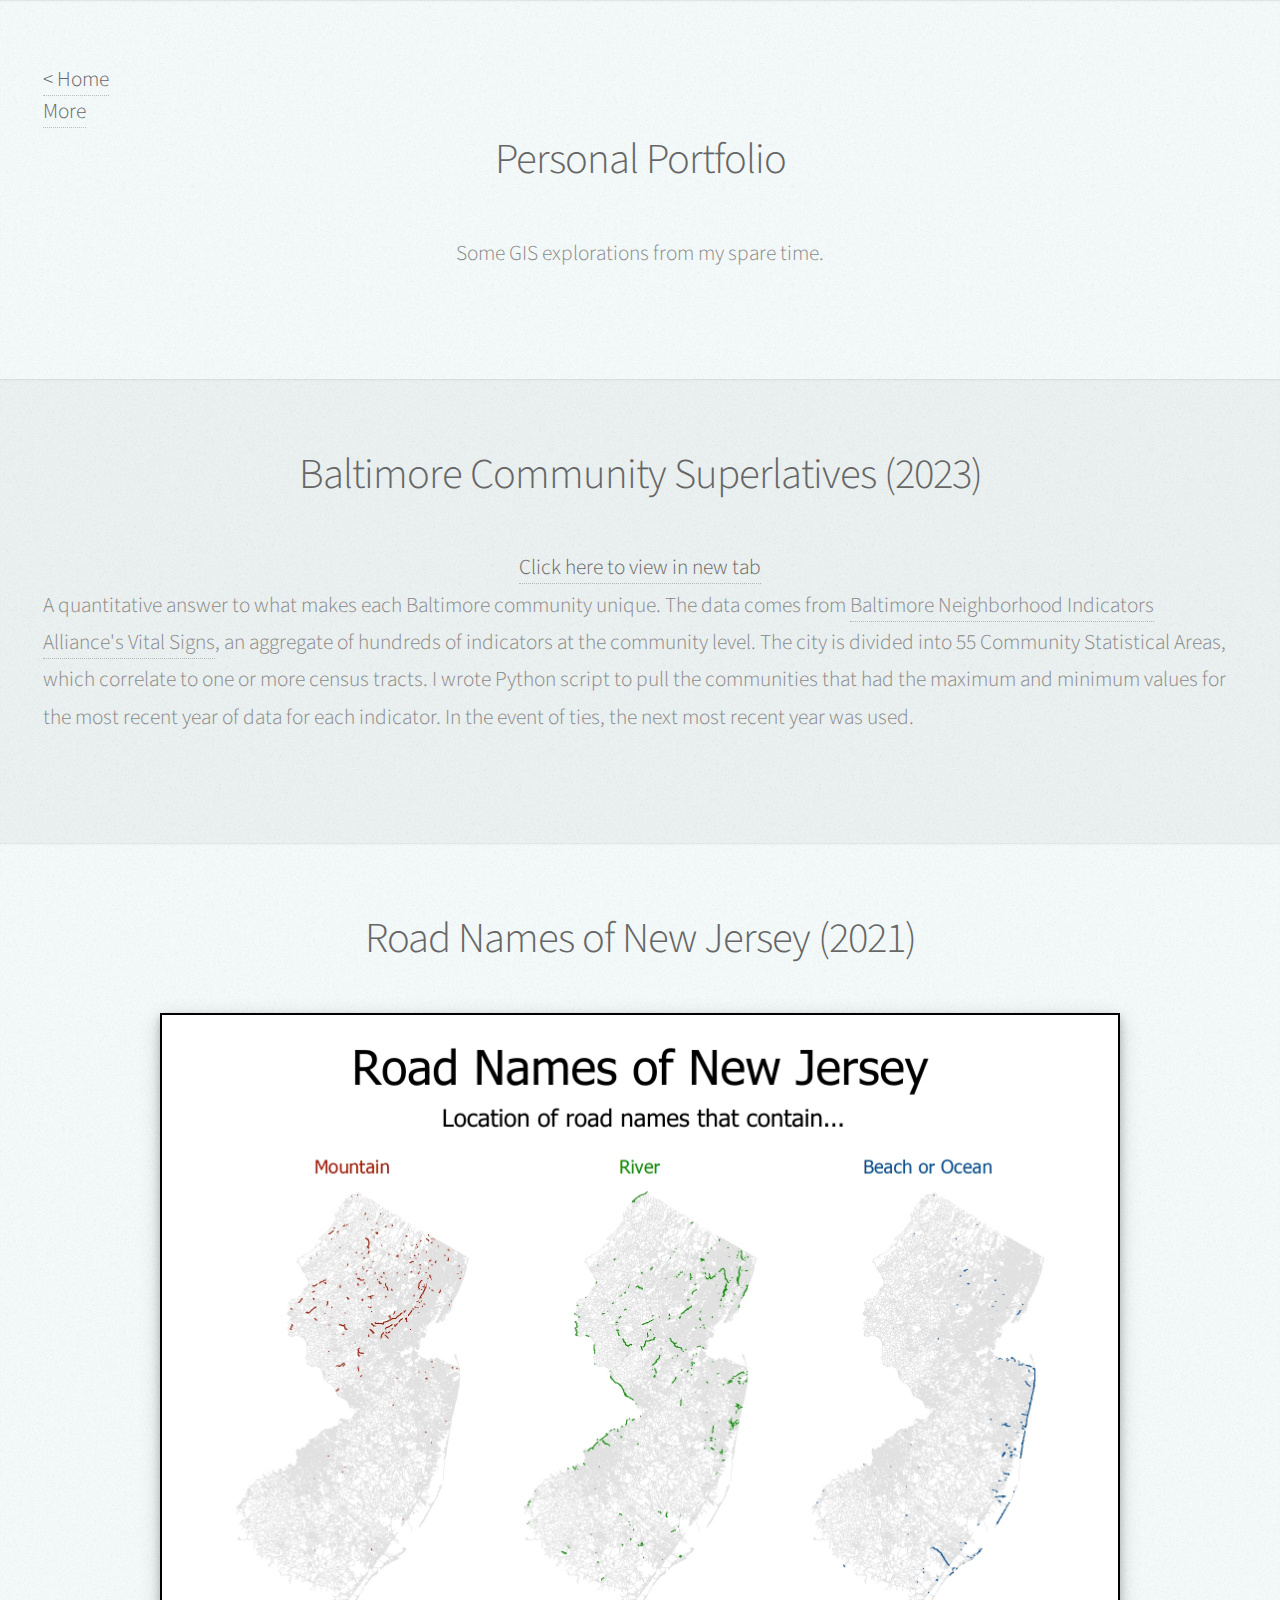
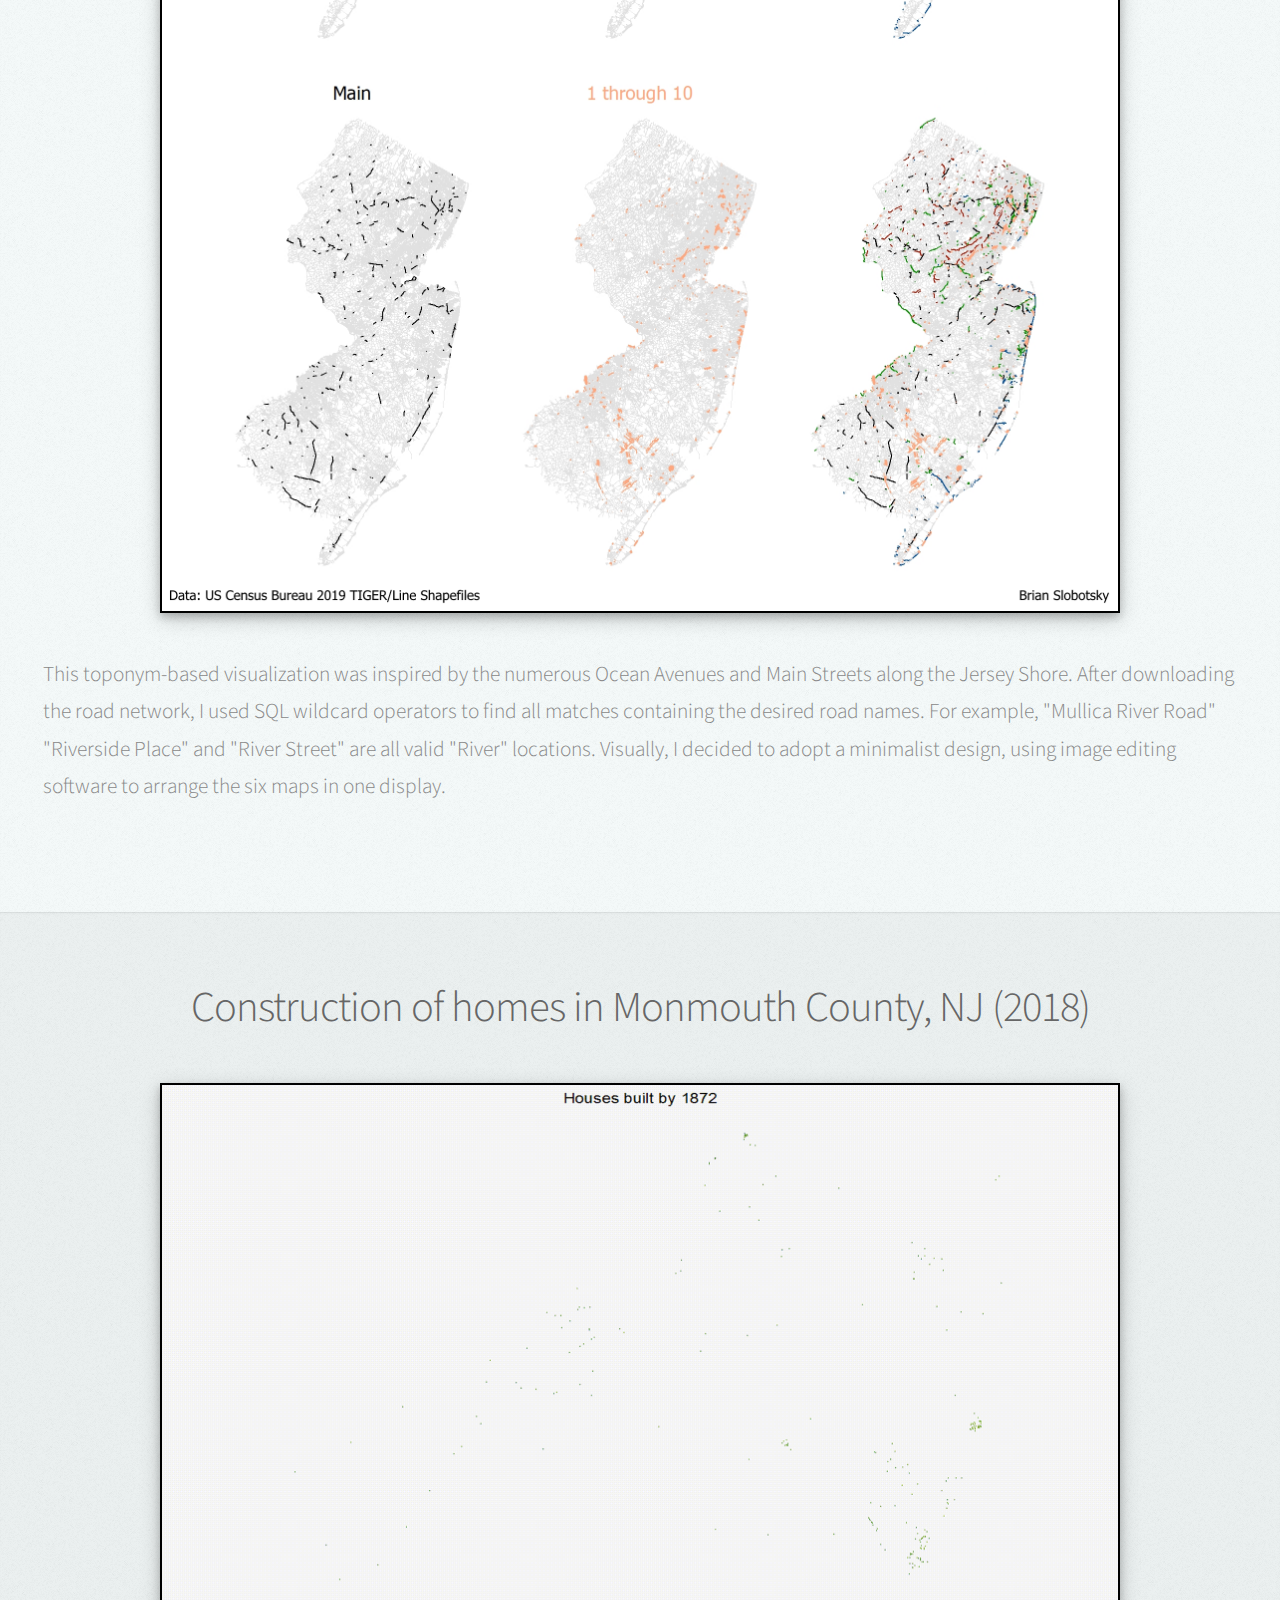
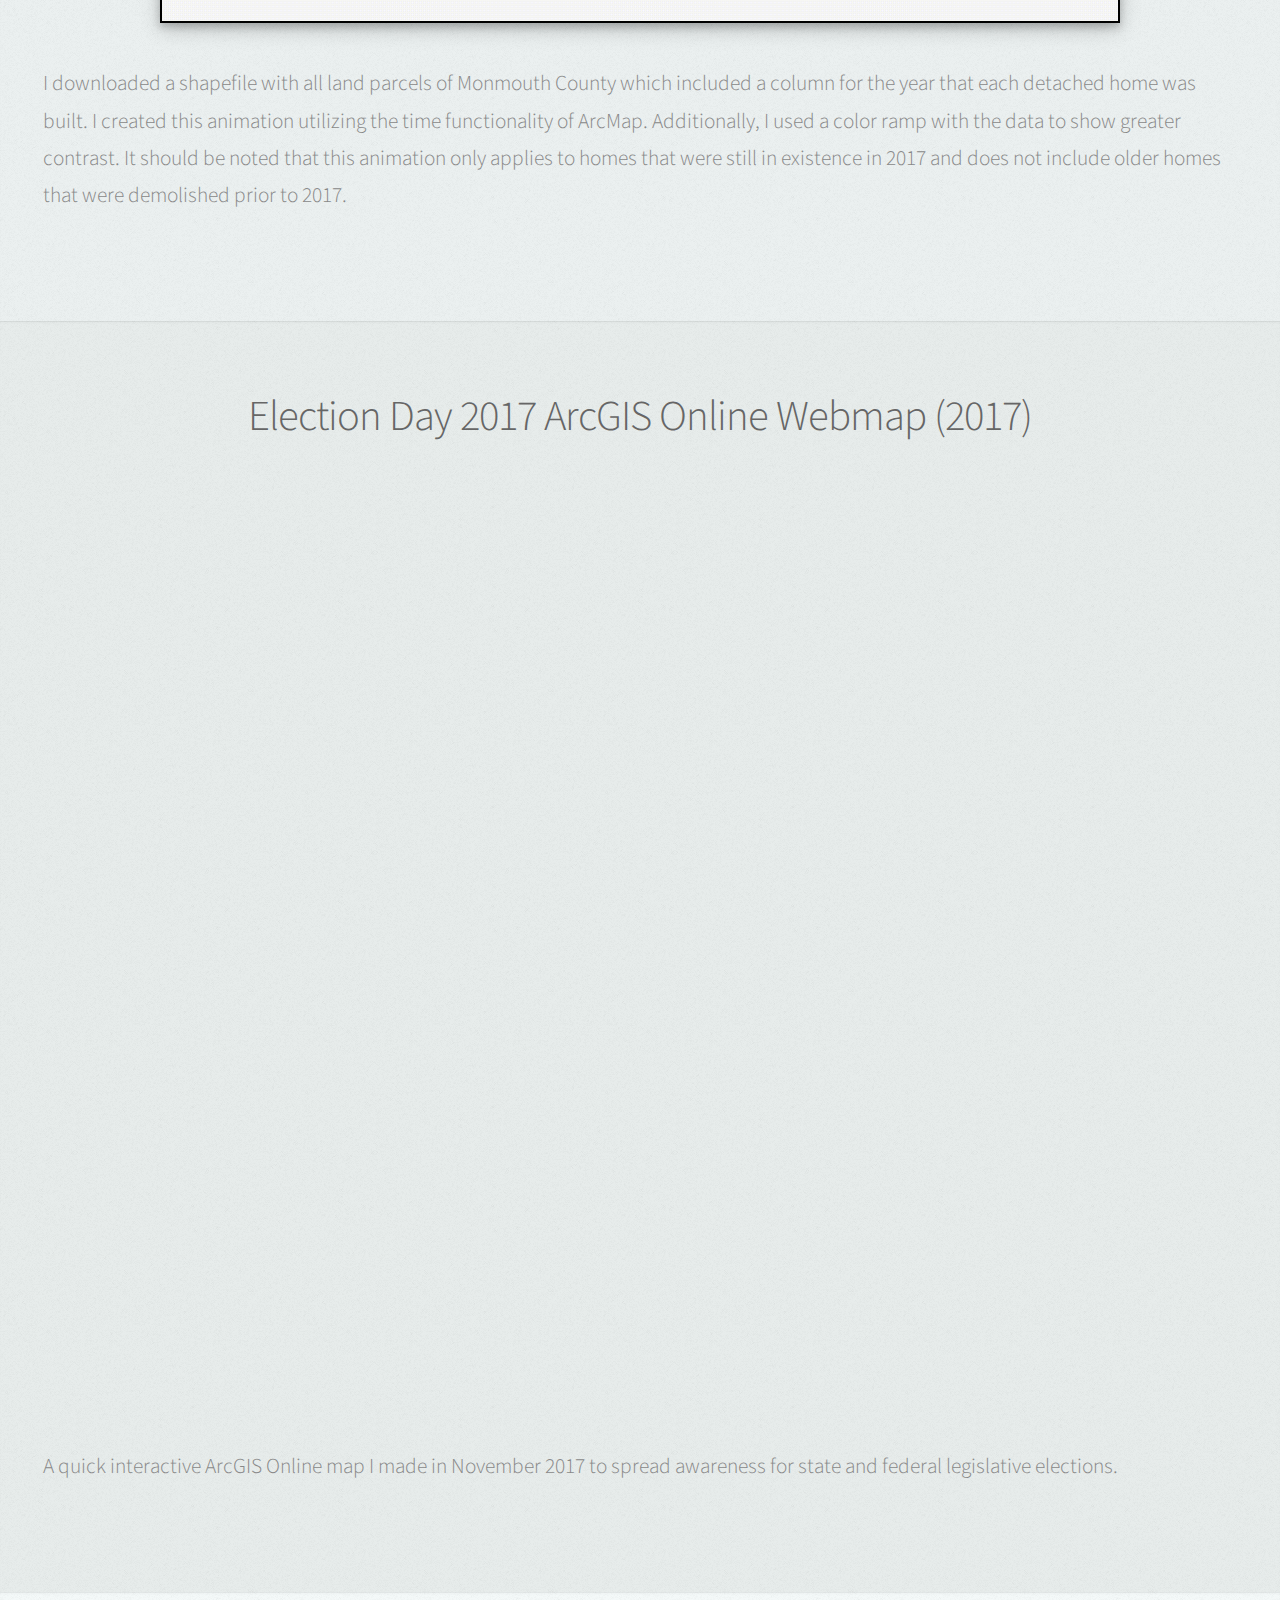
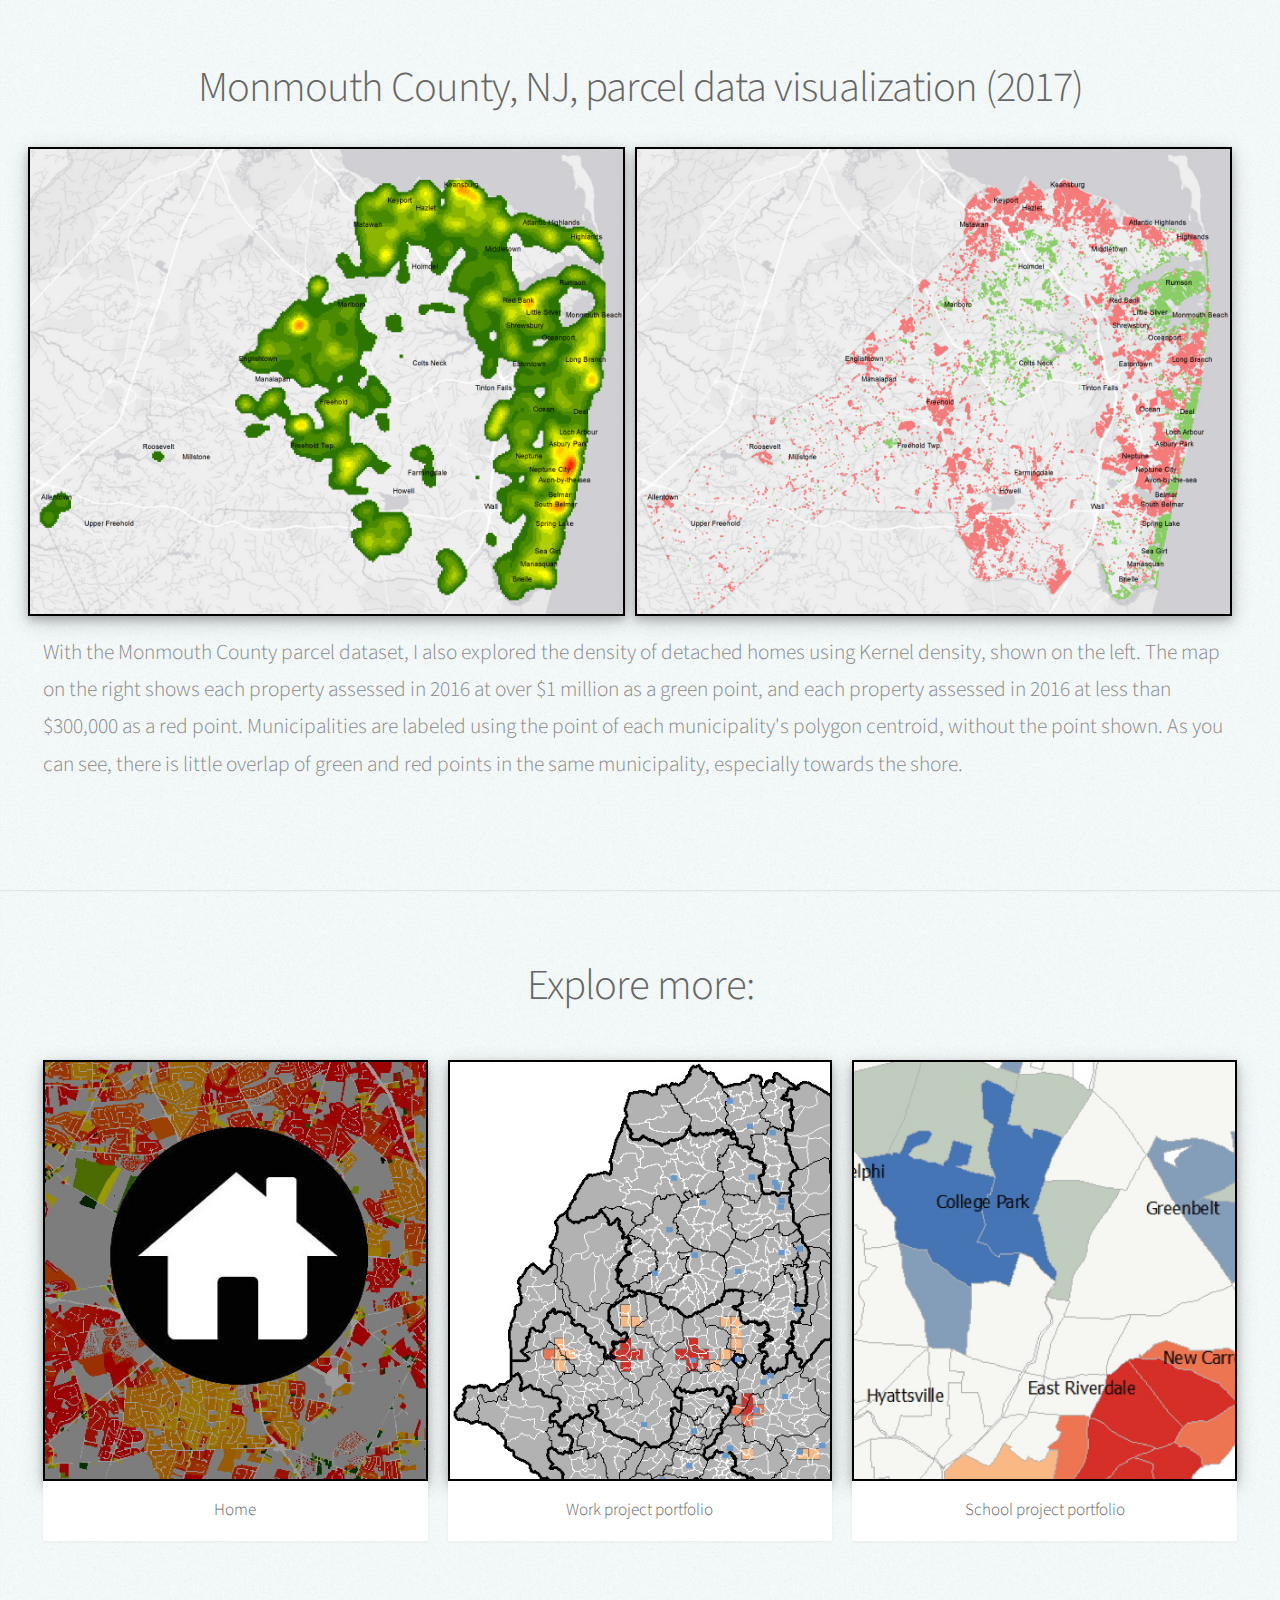
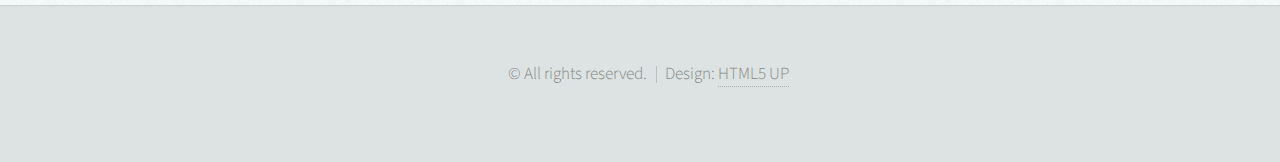
==== commit b54bac8b: "New additions to work and personal portfolios" ====
--- a/personalportfolio.html
+++ b/personalportfolio.html
@@ -26,7 +26,23 @@
 						</div>
 					</section>
 
-				<!-- Example 1 -->
+                <!-- Example 1 -->
+                <section class="three">
+                    <div class="container">
+
+                        <header>
+                            <h2>Baltimore Community Superlatives (2023)</h2>
+                        </header>
+
+                        <a href="BaltimoreCommunitySuperlatives.html" target="_blank" rel="noopener noreferrer"><b>Click here to view in new tab</b></a>
+
+                        <p style="text-align:left"> A quantitative answer to what makes each Baltimore community unique. The data comes from <a href="https://bniajfi.org/indicators/all">Baltimore Neighborhood Indicators Alliance's Vital Signs</a>, an aggregate of hundreds of indicators at the community level. The city is divided into 55 Community Statistical Areas, which correlate to one or more census tracts. I wrote Python script to pull the communities that had the maximum and minimum values for the most recent year of data for each indicator. In the event of ties, the next most recent year was used.
+                                 </p>
+
+                    </div>
+                </section>
+
+				<!-- Example 2 -->
 					<section class="two">
                         <div class="container">
 
@@ -44,7 +60,7 @@
                         </div>
 					</section>
 
-                <!-- Example 2 -->
+                <!-- Example 3 -->
 					<section class="three">
 						<div class="container">
 
@@ -61,7 +77,7 @@
                         </div>
 					</section>
 
-				<!-- Example 3 -->
+				<!-- Example 4 -->
                     <section class="four">
                         <div class="container">
 
@@ -100,7 +116,7 @@
                         </div>
                     </section>			
                     
-            	<!-- Example 4 -->
+            	<!-- Example 5 -->
 					<section class="two">
                         <div class="container">
 
